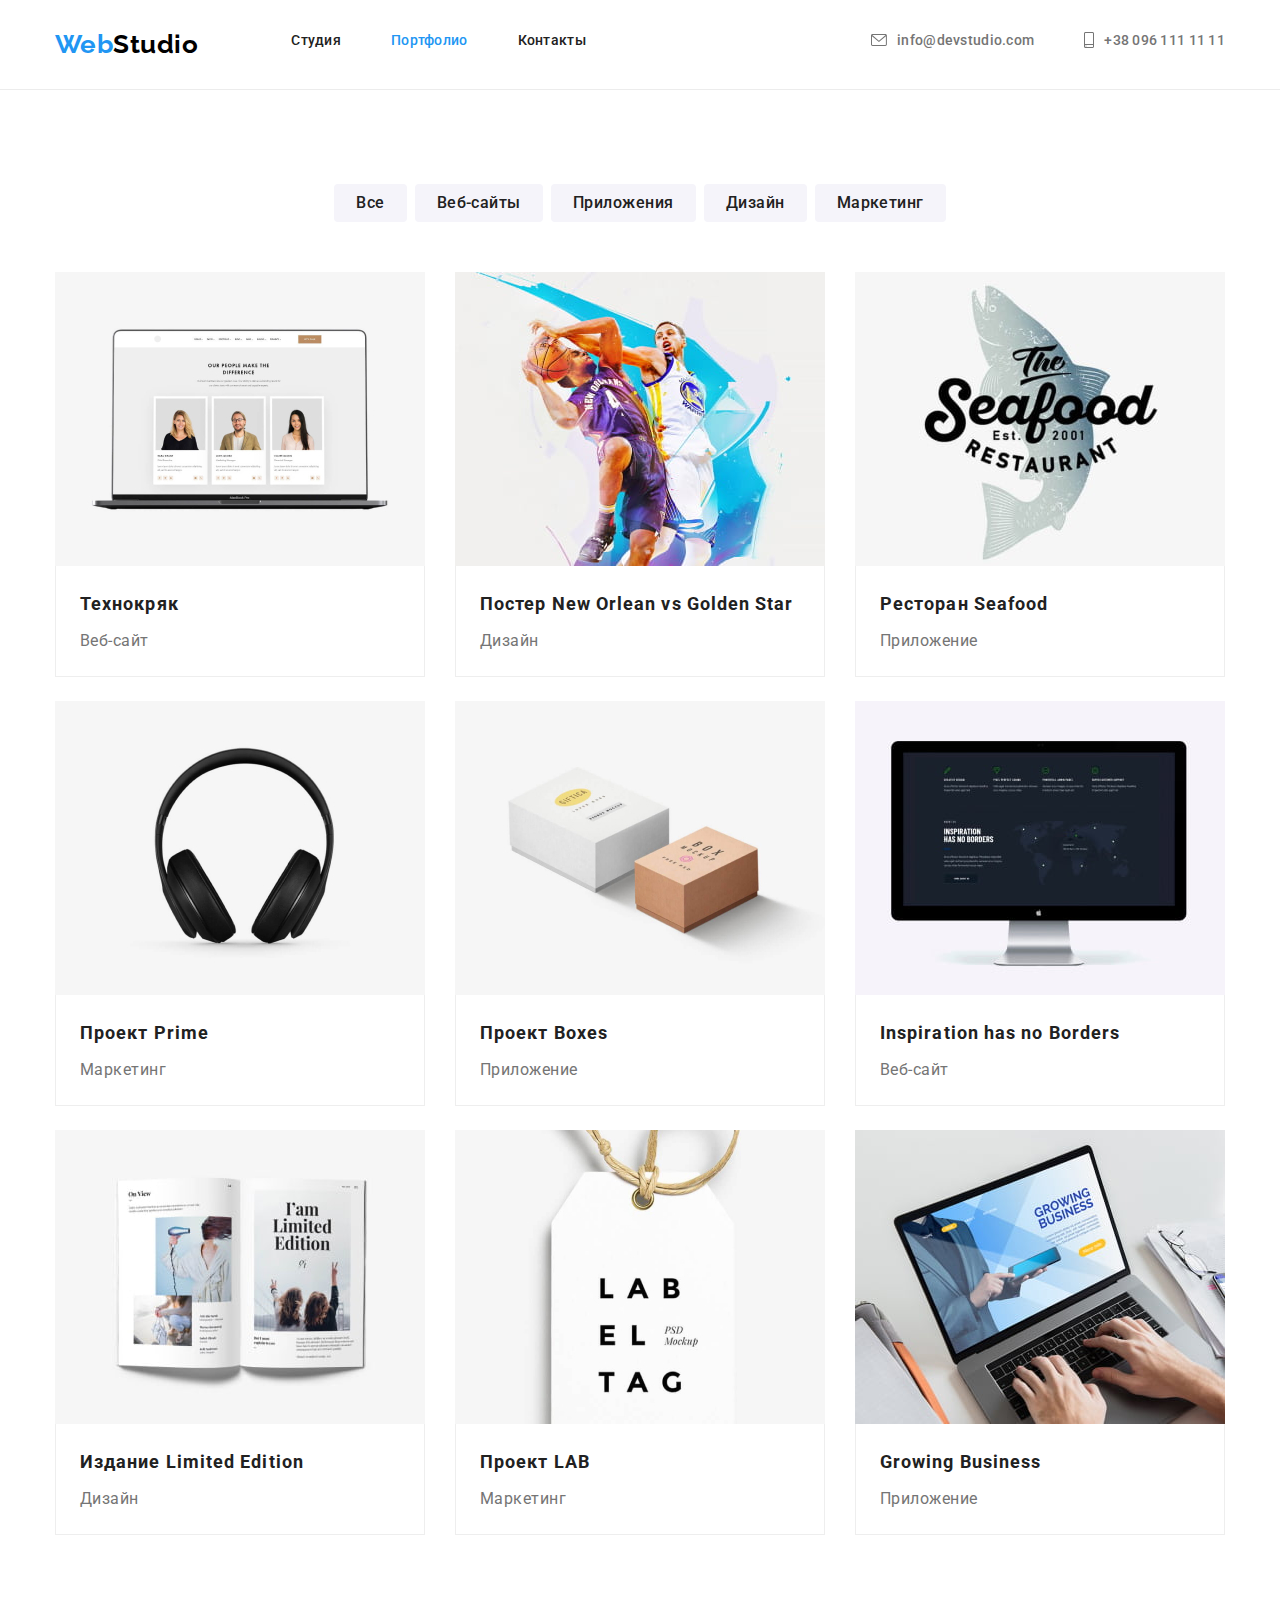
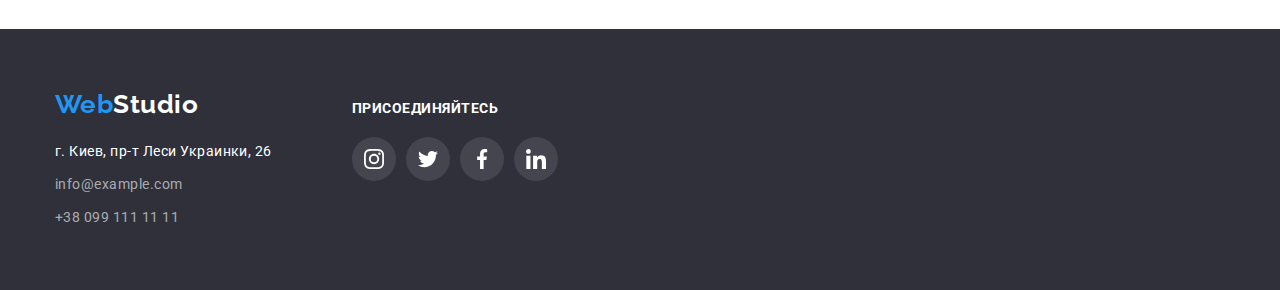
==== portfolio.html @ 1e65c2d5 "copy hw-04" ====
<!DOCTYPE html>
<html lang="en">

<head>
    <meta charset="UTF-8">
    <meta http-equiv="X-UA-Compatible" content="IE=edge">
    <meta name="viewport" content="width=device-width, initial-scale=1.0">
    <title>Портфолио</title>
    <link rel="preconnect" href="https://fonts.googleapis.com">
    <link rel="preconnect" href="https://fonts.gstatic.com" crossorigin>
    <link
        href="https://fonts.googleapis.com/css2?family=Raleway:wght@700&family=Roboto:wght@400;500;700;900&display=swap"
        rel="stylesheet">
    <link rel="stylesheet"
        href="https://cdnjs.cloudflare.com/ajax/libs/modern-normalize/1.1.0/modern-normalize.min.css">
    <link rel="stylesheet" href="./css/styles.css">
</head>

<body>
    <!-- Шапка -->
    <header class="header">
        <div class="container header-flex">
            <nav class="header-flex">
                <a href="./index.html" class="logo"><span>Web</span>Studio</a>
                <ul class="site-nav list">
                    <li class="item"><a href="./index.html" class="link">Студия</a></li>
                    <li class="item"><a href="./portfolio.html" class="link  active">Портфолио</a></li>
                    <li class="item"><a href="" class="link">Контакты </a></li>
                </ul>
            </nav>
            <ul class="auth-nav list">
                <li class="item">
                    <a href="mailto:info@devstudio.com" class="link">
                        <svg width="16" height="12" class="auth-svg">
                            <use href="./images/icons.svg#icon-mail" />
                        </svg>
                        info@devstudio.com
                    </a>
                </li>
                <li class="item">
                    <a href="tel:+380961111111" class="link">
                        <svg width="10" height="16" class="auth-svg">
                            <use href="./images/icons.svg#icon-phone" />
                        </svg>
                        +38 096 111 11 11
                    </a>
                </li>
            </ul>
        </div>
    </header>

    <!-- Основной контент -->
    <main>
        <!-- фильтр -->
        <section class="section">
            <div class="container">
                <!-- потом скроется заголовок -->
                <h1 class="visually-hidden">Карточки портфолио</h1>
                <ul class="list-button">
                    <li><button type="button" class="btn">Все</button></li>
                    <li><button type="button" class="btn">Веб-сайты</button></li>
                    <li><button type="button" class="btn">Приложения</button></li>
                    <li><button type="button" class="btn">Дизайн</button></li>
                    <li><button type="button" class="btn">Маркетинг</button></li>
                </ul>
                <!-- Карточки портфолио -->
                <ul class="list card">
                    <li>
                        <a href="" class="card-link"><img src="./images/img1.jpg" alt="экран монитора с веб-страницей"
                                width="370" height="294">
                            <div class="text">
                                <h2>Технокряк</h2>
                                <p>Веб-сайт</p>
                            </div>
                        </a>
                    </li>
                    <li>
                        <a href="" class="card-link">
                            <img src="./images/img2.jpg" alt="постер с изображением двух баскетболистов" width="370"
                                height="294">
                            <div class="text">
                                <h2>Постер New Orlean vs Golden Star</h2>
                                <p>Дизайн</p>
                            </div>
                        </a>
                    </li>
                    <li>
                        <a href="" class="card-link">
                            <img src="./images/img3.jpg" alt="логотип ресторана" width="370" height="294">
                            <div class="text">
                                <h2>Ресторан Seafood</h2>
                                <p>Приложение</p>
                            </div>
                        </a>
                    </li>
                    <li>
                        <a href="" class="card-link">
                            <img src="./images/img4.jpg" alt="наушники" width="370" height="294">
                            <div class="text">
                                <h2>Проект Prime</h2>
                                <p>Маркетинг</p>
                            </div>
                        </a>
                    </li>
                    <li>
                        <a href="" class="card-link">
                            <img src="./images/img5.jpg" alt="изображены две коробки" width="370" height="294">
                            <div class="text">
                                <h2>Проект Boxes</h2>
                                <p>Приложение</p>
                            </div>
                        </a>
                    </li>
                    <li>
                        <a href="" class="card-link">
                            <img src="./images/img6.jpg" alt="монитор с веб страницей" width="370" height="294">
                            <div class="text">
                                <h2>Inspiration has no Borders</h2>
                                <p>Веб-сайт</p>
                            </div>
                        </a>
                    </li>
                    <li>
                        <a href="" class="card-link">
                            <img src="./images/img7.jpg" alt="журнал" width="370" height="294">
                            <div class="text">
                                <h2>Издание Limited Edition</h2>
                                <p>Дизайн</p>
                            </div>
                        </a>
                    </li>
                    <li>
                        <a href="" class="card-link">
                            <img src="./images/img8.jpg" alt="бирка проекта" width="370" height="294">
                            <div class="text">
                                <h2>Проект LAB</h2>
                                <p>Маркетинг</p>
                            </div>
                        </a>
                    </li>
                    <li>
                        <a href="" class="card-link">
                            <img src="./images/img9.jpg" alt="компьютер на мониторе которого приложение" width="370"
                                height="294">
                            <div class="text">
                                <h2>Growing Business</h2>
                                <p>Приложение</p>
                            </div>
                        </a>
                    </li>
                </ul>
            </div>
        </section>
    </main>

    <!-- footer -->
    <footer class="footer">
        <div class="container footer-div">
            <div class="footer-one">
                <a href="./index.html" class="logo"><span>Web</span>Studio</a>
                <address>
                    <ul class="list">
                        <li><a href="https://goo.gl/maps/LCvyeXpGgoU2J2YH6" target="_blank" rel="noreferrer noopener"
                                class="link-white">г. Киев, пр-т Леси Украинки,
                                26</a>
                        </li>
                        <li><a href="mailto:info@example.com" class="link-grey">info@example.com</a></li>
                        <li><a href="tel:+380991111111" class="link-grey">+38 099 111 11 11</a></li>
                    </ul>
                </address>
            </div>
            <div class="footer-two">
                <h3 class="title">присоединяйтесь</h3>
                <ul class="soc-list">
                    <li class="soc-item">
                        <a href="" class="soc-link">
                            <svg width="20" height="20" class="soc-svg">
                                <use href="./images/icons.svg#icon-instagram" />
                            </svg>
                        </a>
                    </li>
                    <li class="soc-item">
                        <a href="" class="soc-link">
                            <svg width="20" height="20" class="soc-svg">
                                <use href="./images/icons.svg#icon-twitter" />
                            </svg>
                        </a>
                    </li>
                    <li class="soc-item">
                        <a href="" class="soc-link">
                            <svg width="20" height="20" class="soc-svg">
                                <use href="./images/icons.svg#icon-facebook" />
                            </svg>
                        </a>
                    </li>
                    <li class="soc-item">
                        <a href="" class="soc-link">
                            <svg width="20" height="20" class="soc-svg">
                                <use href="./images/icons.svg#icon-linkedin" />
                            </svg>
                        </a>
                    </li>
                </ul>
            </div>
        </div>
    </footer>
</body>

</html>
---- css/styles.css ----
:root {
  --active-color: #2196f3;
  --title-color: #212121;
  --white-color: #ffffff;
  --text-color: #757575;
  --bcg-color: #f5f4fa;
  --icon-color: #afb1b8;
  --bcg-hero: rgba(47, 48, 58, 0.4);
}
body {
  font-family: 'Roboto', sans-serif;
  letter-spacing: 0.03em;
  background-color: var(--white-color);
  color: var(--text-color);
}

/*  Сброс всех стилей */
ul {
  list-style: none;
  margin: 0;
  padding: 0;
}
a {
  text-decoration: none;
  display: block;
  color: inherit;
}
h1,
h2,
h3,
h4,
h5,
h6,
p {
  margin: 0;
}
img {
  display: block;
}

/* Что б скрыть заголовок */
.visually-hidden {
  position: absolute;
  width: 1px;
  height: 1px;
  margin: -1px;
  border: 0;
  padding: 0;

  white-space: nowrap;
  clip-path: inset(100%);
  clip: rect(0 0 0 0);
  overflow: hidden;
}

/* Контейнер */
.container {
  width: 1200px;
  padding: 0 15px;
  margin: 0 auto;

  /* для самопроверки */
  /* outline: 2px solid tomato; */
}

/* Отсуп для section */
.section {
  padding: 94px 0;
}

/* START CSS STYLE */

/* Лого */
.logo {
  font-family: 'Raleway', sans-serif;
  font-weight: 700;
  font-size: 26px;
  line-height: 1.2;
  color: #000000;
  text-decoration: none;
}
.logo > span {
  color: var(--active-color);
}

/* Главное меню */
.header-flex {
  display: flex;
  align-items: center;
}
.header {
  border-bottom: 1px solid #ececec;
}
.site-nav {
  display: flex;
  margin-left: 93px;
}
.site-nav .item:not(:last-child) {
  margin-right: 50px;
}
.site-nav .link {
  padding: 32px 0;

  color: var(--title-color);
  font-weight: 500;
  font-size: 14px;
  line-height: 1.15;
  letter-spacing: 0.02em;
}
.site-nav .link:visited {
  color: var(--title-color);
}
.site-nav .link:hover,
.site-nav .link:focus {
  color: var(--active-color);
}
.site-nav .item .active {
  color: var(--active-color);
}
.site-nav .active:hover,
.site-nav .active:focus {
  color: var(--title-color);
}

/* Почта и номер телефона */
.auth-nav {
  display: flex;
  margin-left: auto;
}
.auth-nav .item:not(:last-child) {
  margin-right: 50px;
}
.auth-nav .link {
  display: flex;
  align-items: center;

  color: var(--text-color);
  font-weight: 500;
  font-size: 14px;
  line-height: 1.15;
  letter-spacing: 0.02em;
}
.auth-svg {
  fill: currentColor;

  margin-right: 10px;
}
.auth-nav .link:hover,
.auth-nav .link:focus {
  color: var(--active-color);
}

/* Главное окно */
.section-hero {
  padding: 200px 0px;

  background-color: #2f303a;
  background-image: linear-gradient(var(--bcg-hero), var(--bcg-hero)), url('../images/bgc-img.jpg');
  background-repeat: no-repeat;
  background-position: center;
  background-size: 1600px;
}
.section-hero .title {
  width: 696px;
  margin-left: auto;
  margin-right: auto;
  margin-bottom: 30px;

  font-weight: 900;
  font-size: 44px;
  color: var(--white-color);
  line-height: 1.36;
  text-align: center;
  letter-spacing: 0.06em;
  text-transform: uppercase;
}
.button {
  display: block;
  border-radius: 4px;
  margin-left: auto;
  margin-right: auto;
  padding: 10px 32px;

  font-weight: 700;
  font-size: 16px;
  line-height: 1.88;
  color: var(--white-color);
  background-color: var(--active-color);
  cursor: pointer;
  letter-spacing: 0.06em;
  font-family: inherit;
  border: transparent;
}

/* Преймущества блок */
.list-one li {
  flex-basis: calc((100% - 90px) / 4);
}
.oneblock-icon {
  display: flex;
  width: 100%;
  height: 120px;
  justify-content: center;
  align-items: center;
  margin-bottom: 30px;

  background-color: var(--bcg-color);
  border-radius: 4px;
}
.oneblock-svg {
  fill: var(--title-color);
}
.section.one .subtitle {
  margin-bottom: 10px;

  font-weight: 700;
  font-size: 14px;
  color: var(--title-color);
  line-height: 1.15;
  text-transform: uppercase;
}
.section.one .text {
  font-size: 14px;
  line-height: 1.7;
}
.list-one {
  display: flex;
}
.list-one li:not(:last-child) {
  margin-right: 30px;
}

/* Второй блок */
.section.two {
  padding-top: 0;
}
.section .title {
  margin-bottom: 50px;

  font-weight: 700;
  font-size: 36px;
  line-height: 1.16;
  text-align: center;
  color: var(--title-color);
}
.list-two {
  display: flex;
}
.list-two li:not(:last-child) {
  margin-right: 30px;
}

/* Третий блок */
.section.comanda {
  background-color: #f5f4fa;
}
.comanda .list {
  display: flex;
}
.comanda-li {
  background-color: var(--white-color);
  border-radius: 0px 0px 4px 4px;
  box-shadow: 0px 1px 3px rgba(0, 0, 0, 0.12), 0px 1px 1px rgba(0, 0, 0, 0.14),
    0px 2px 1px rgba(0, 0, 0, 0.2);
  padding-bottom: 30px;
}
.comanda-li:not(:last-child) {
  margin-right: 30px;
}
.comanda img {
  margin-bottom: 30px;
}
.comanda-li .text {
  margin-bottom: 16px;
}
.section.comanda .subtitle {
  margin-bottom: 10px;

  color: var(--title-color);
  font-weight: 500;
  font-size: 16px;
  line-height: 1.19;
  text-align: center;
}
.section.comanda .text {
  line-height: 1.19;
  text-align: center;
}
.comanda-bottom {
  padding: 0 15px;
}
/* Социальные сети */
.soc-list {
  display: flex;
  justify-content: center;
  color: var(--icon-color);
}
.soc-item {
  width: 44px;
  height: 44px;
}
.soc-item:not(:last-child) {
  margin-right: 10px;
}
.soc-link {
  display: flex;
  justify-content: center;
  align-items: center;
  width: 100%;
  height: 100%;

  border-radius: 50%;
  background-color: transparent;
}
.soc-link:hover,
.soc-link:focus {
  background-color: var(--active-color);
  color: var(--white-color);
}
.soc-svg {
  fill: currentColor;
}

/* БЛОК КЛИЕНТЫ */
.client-list {
  display: flex;
  justify-content: center;
}
.client-item {
  width: 170px;
  height: 92px;
}
.client-item:not(:last-child) {
  margin-right: 30px;
}
.client-link:hover,
.client-link:focus {
  color: var(--active-color);
  border-color: var(--active-color);
}
.client-link {
  display: flex;
  justify-content: center;
  align-items: center;

  width: 100%;
  height: 100%;

  border: 1px solid var(--icon-color);
  color: var(--icon-color);
  border-radius: 4px;
}
.client-svg {
  fill: currentColor;
}

/* ФУТЕР */
.footer {
  padding: 60px 0px;

  background-color: #2f303a;
}
.footer-div {
  display: flex;
  align-items: baseline;
}
.footer .logo {
  margin-bottom: 20px;

  color: var(--white-color);
}
.list li:not(:last-child) {
  margin-bottom: 9px;
}
.link-white,
.link-grey {
  font-size: 14px;
  line-height: 1.71;
  text-decoration: none;
  font-style: normal;
}
.link-white {
  color: var(--white-color);
}
.link-grey {
  color: rgba(255, 255, 255, 0.6);
}
.link-white:hover,
.link-white:focus,
.link-grey:hover,
.link-grey:focus {
  color: var(--active-color);
}
.footer-two {
  margin-left: 80px;
}
.footer-two .title {
  margin-bottom: 20px;

  font-weight: 700;
  font-size: 14px;
  line-height: 1.14;
  color: var(--white-color);
  text-transform: uppercase;
}
.footer-two .soc-link {
  background-color: rgba(255, 255, 255, 0.1);
  color: var(--white-color);
}
.footer-two .soc-link:hover,
.footer-two .soc-link:focus {
  background-color: var(--active-color);
  color: var(--white-color);
}
/* фильтр на странице портфолио */
.list-button {
  display: flex;
  justify-content: center;
  margin-bottom: 50px;
}
.list-button li:not(:last-child) {
  margin-right: 8px;
}
.btn {
  padding: 6px 22px;
  border-radius: 4px;

  font-weight: 500;
  font-size: 16px;
  line-height: 1.62;
  color: var(--title-color);
  background-color: #f5f4fa;
  cursor: pointer;
  font-family: inherit;
  border: transparent;
  letter-spacing: 0.03em;
}
.btn:hover,
.btn:focus {
  background-color: var(--active-color);
  color: var(--white-color);
  box-shadow: 0px 3px 1px rgba(0, 0, 0, 0.1), 0px 1px 2px rgba(0, 0, 0, 0.08),
    0px 2px 2px rgba(0, 0, 0, 0.12);
}

/* карточки товара */
.card {
  margin: -15px;

  display: flex;
  flex-wrap: wrap;
  justify-content: center;
}
.card li {
  flex-basis: calc((100% - 90px) / 3);
  margin: 15px;
}
.card .text {
  padding: 20px 24px;

  border: 1px solid #eeeeee;
  border-top: transparent;
}
.card h2 {
  margin-bottom: 4px;

  font-weight: 700;
  font-size: 18px;
  color: var(--title-color);
  line-height: 2;
  letter-spacing: 0.06em;
}
.card p {
  font-size: 16px;
  line-height: 1.88;
}
.card-link:hover,
.card-link:focus {
  box-shadow: 0px 1px 1px rgba(0, 0, 0, 0.12), 0px 4px 4px rgba(0, 0, 0, 0.06),
    1px 4px 6px rgba(0, 0, 0, 0.16);
}
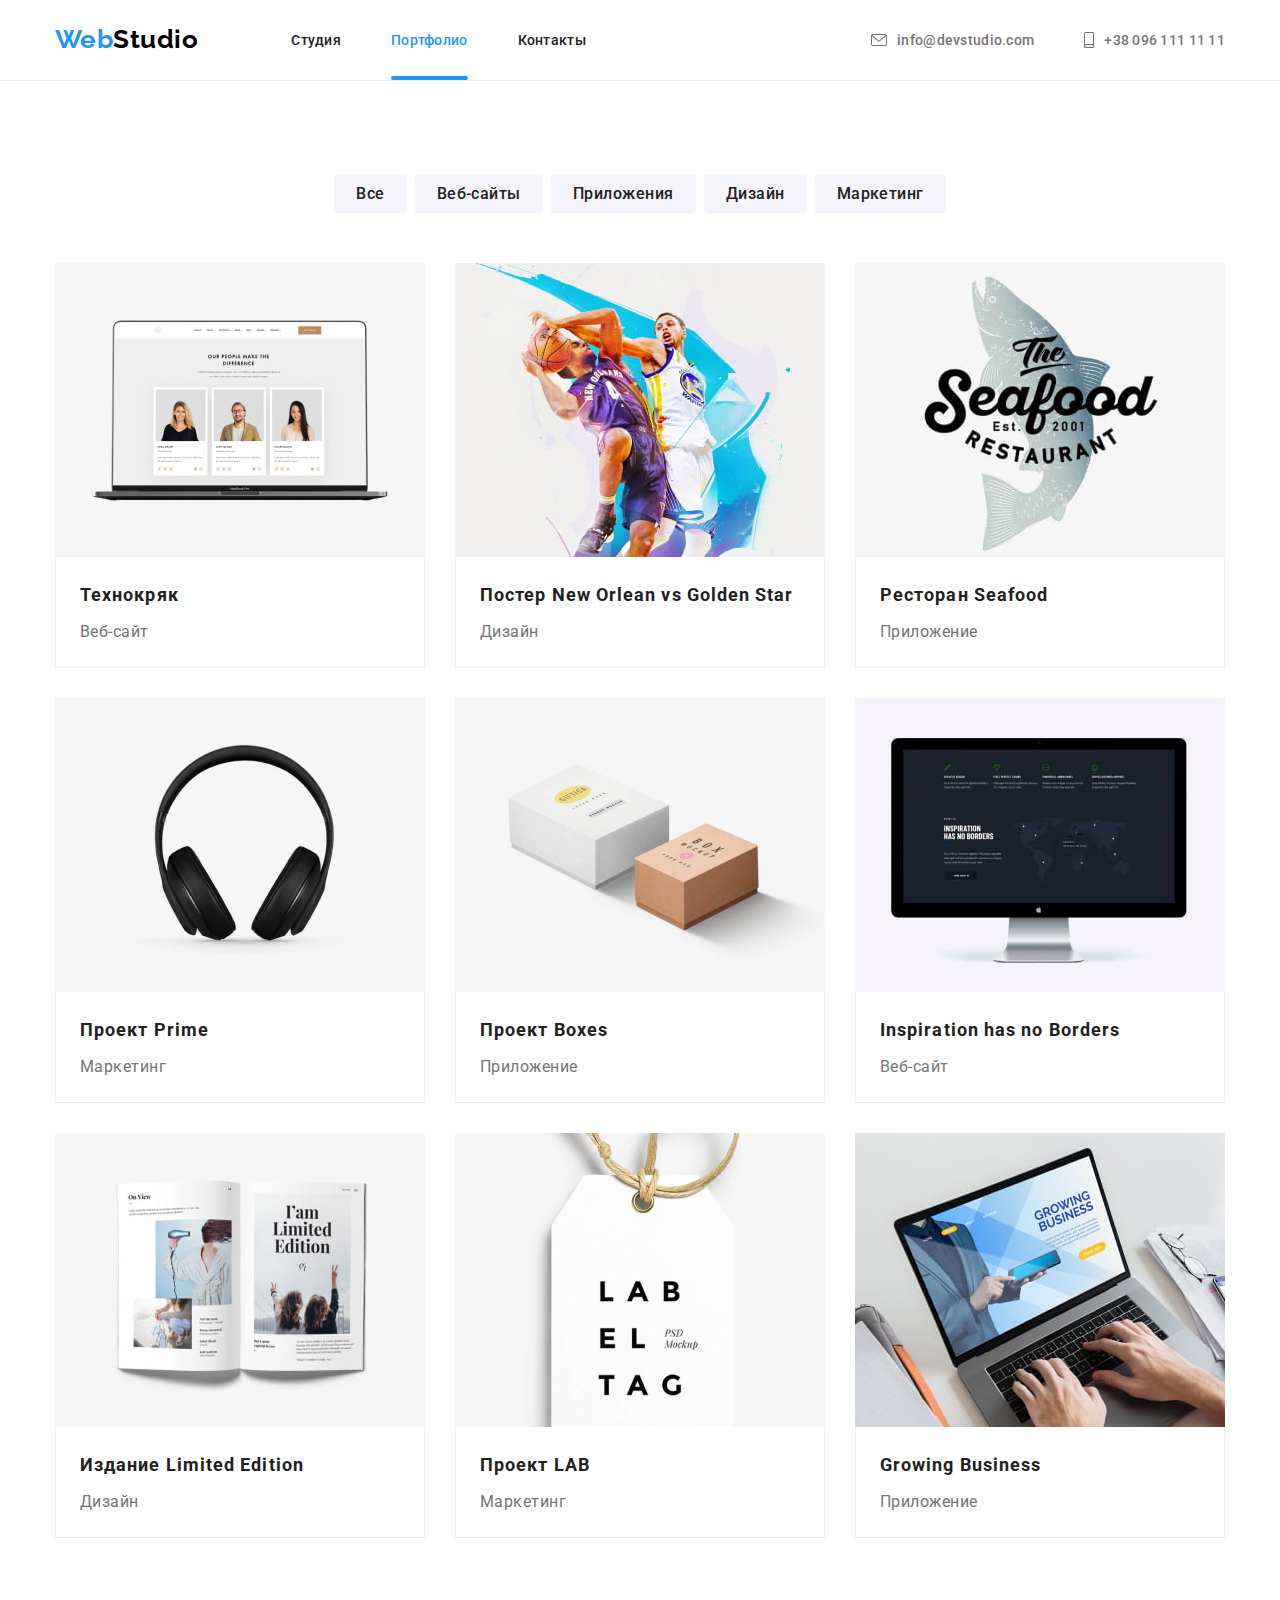
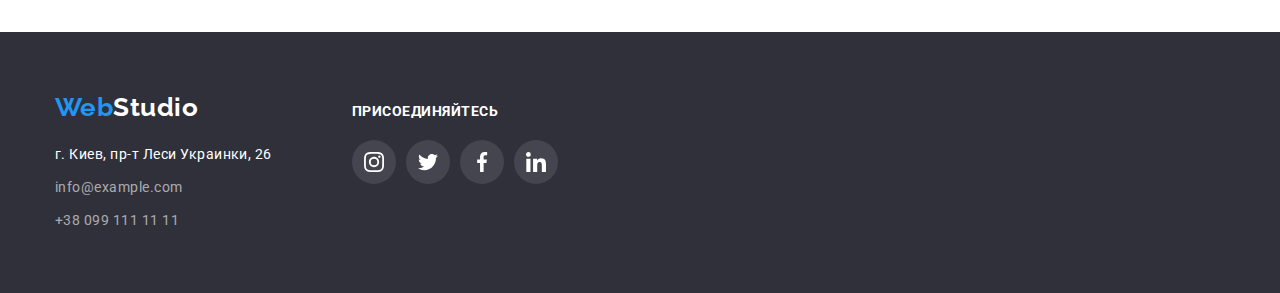
==== commit 3b61426f: "сделал плавные переходы" ====
--- a/portfolio.html
+++ b/portfolio.html
@@ -65,83 +65,138 @@
                 </ul>
                 <!-- Карточки портфолио -->
                 <ul class="list card">
-                    <li>
-                        <a href="" class="card-link"><img src="./images/img1.jpg" alt="экран монитора с веб-страницей"
-                                width="370" height="294">
+                    <li class="card-item">
+                        <a href="" class="card-link">
+                            <div class="card-hover">
+                                <img src="./images/img1.jpg" alt="экран монитора с веб-страницей" width="370"
+                                    height="294">
+                                <p class="card-text">Ресурс предлагает комплексные предложения с разным уровнем
+                                    функционала
+                                    и
+                                    сервисов. Все
+                                    это позволит посетителю получить
+                                    исчерпывающие сведения о компании или частном лице.</p>
+                            </div>
                             <div class="text">
                                 <h2>Технокряк</h2>
                                 <p>Веб-сайт</p>
                             </div>
                         </a>
                     </li>
-                    <li>
-                        <a href="" class="card-link">
-                            <img src="./images/img2.jpg" alt="постер с изображением двух баскетболистов" width="370"
-                                height="294">
+                    <li class="card-item">
+                        <a href="" class="card-link">
+                            <div class="card-hover">
+                                <img src="./images/img2.jpg" alt="постер с изображением двух баскетболистов" width="370"
+                                    height="294">
+                                <p class="card-text">Ресурс предлагает комплексные предложения с разным уровнем
+                                    функционала и сервисов. Все это позволит посетителю получить исчерпывающие сведения
+                                    о компании или частном лице.</p>
+                            </div>
                             <div class="text">
                                 <h2>Постер New Orlean vs Golden Star</h2>
                                 <p>Дизайн</p>
                             </div>
                         </a>
                     </li>
-                    <li>
-                        <a href="" class="card-link">
-                            <img src="./images/img3.jpg" alt="логотип ресторана" width="370" height="294">
+                    <li class="card-item">
+                        <a href="" class="card-link">
+                            <div class="card-hover">
+                                <img src="./images/img3.jpg" alt="логотип ресторана" width="370" height="294">
+                                <p class="card-text">Ресурс предлагает комплексные предложения с разным уровнем
+                                    функционала и сервисов. Все это позволит
+                                    посетителю получить исчерпывающие сведения о компании или частном лице.</p>
+                            </div>
                             <div class="text">
                                 <h2>Ресторан Seafood</h2>
                                 <p>Приложение</p>
                             </div>
                         </a>
                     </li>
-                    <li>
-                        <a href="" class="card-link">
-                            <img src="./images/img4.jpg" alt="наушники" width="370" height="294">
+                    <li class="card-item">
+                        <a href="" class="card-link">
+                            <div class="card-hover">
+                                <img src="./images/img4.jpg" alt="наушники" width="370" height="294">
+                                <p class="card-text">Ресурс предлагает комплексные предложения с разным уровнем
+                                    функционала и сервисов. Все это позволит
+                                    посетителю получить исчерпывающие сведения о компании или частном лице.</p>
+
+                            </div>
                             <div class="text">
                                 <h2>Проект Prime</h2>
                                 <p>Маркетинг</p>
                             </div>
                         </a>
                     </li>
-                    <li>
-                        <a href="" class="card-link">
-                            <img src="./images/img5.jpg" alt="изображены две коробки" width="370" height="294">
+                    <li class="card-item">
+                        <a href="" class="card-link">
+                            <div class="card-hover">
+                                <img src="./images/img5.jpg" alt="изображены две коробки" width="370" height="294">
+                                <p class="card-text">Ресурс предлагает комплексные предложения с разным уровнем
+                                    функционала и сервисов. Все это позволит
+                                    посетителю получить исчерпывающие сведения о компании или частном лице.</p>
+
+                            </div>
                             <div class="text">
                                 <h2>Проект Boxes</h2>
                                 <p>Приложение</p>
                             </div>
                         </a>
                     </li>
-                    <li>
-                        <a href="" class="card-link">
-                            <img src="./images/img6.jpg" alt="монитор с веб страницей" width="370" height="294">
+                    <li class="card-item">
+                        <a href="" class="card-link">
+                            <div class="card-hover">
+                                <img src="./images/img6.jpg" alt="монитор с веб страницей" width="370" height="294">
+                                <p class="card-text">Ресурс предлагает комплексные предложения с разным уровнем
+                                    функционала и сервисов. Все это позволит
+                                    посетителю получить исчерпывающие сведения о компании или частном лице.</p>
+
+                            </div>
                             <div class="text">
                                 <h2>Inspiration has no Borders</h2>
                                 <p>Веб-сайт</p>
                             </div>
                         </a>
                     </li>
-                    <li>
-                        <a href="" class="card-link">
-                            <img src="./images/img7.jpg" alt="журнал" width="370" height="294">
+                    <li class="card-item">
+                        <a href="" class="card-link">
+                            <div class="card-hover">
+                                <img src="./images/img7.jpg" alt="журнал" width="370" height="294">
+                                <p class="card-text">Ресурс предлагает комплексные предложения с разным уровнем
+                                    функционала и сервисов. Все это позволит
+                                    посетителю получить исчерпывающие сведения о компании или частном лице.</p>
+
+                            </div>
                             <div class="text">
                                 <h2>Издание Limited Edition</h2>
                                 <p>Дизайн</p>
                             </div>
                         </a>
                     </li>
-                    <li>
-                        <a href="" class="card-link">
-                            <img src="./images/img8.jpg" alt="бирка проекта" width="370" height="294">
+                    <li class="card-item">
+                        <a href="" class="card-link">
+                            <div class="card-hover">
+                                <img src="./images/img8.jpg" alt="бирка проекта" width="370" height="294">
+                                <p class="card-text">Ресурс предлагает комплексные предложения с разным уровнем
+                                    функционала и сервисов. Все это позволит
+                                    посетителю получить исчерпывающие сведения о компании или частном лице.</p>
+
+                            </div>
                             <div class="text">
                                 <h2>Проект LAB</h2>
                                 <p>Маркетинг</p>
                             </div>
                         </a>
                     </li>
-                    <li>
-                        <a href="" class="card-link">
-                            <img src="./images/img9.jpg" alt="компьютер на мониторе которого приложение" width="370"
-                                height="294">
+                    <li class="card-item">
+                        <a href="" class="card-link">
+                            <div class="card-hover">
+                                <img src="./images/img9.jpg" alt="компьютер на мониторе которого приложение" width="370"
+                                    height="294">
+                                <p class="card-text">Ресурс предлагает комплексные предложения с разным уровнем
+                                    функционала и сервисов. Все это позволит
+                                    посетителю получить исчерпывающие сведения о компании или частном лице.</p>
+
+                            </div>
                             <div class="text">
                                 <h2>Growing Business</h2>
                                 <p>Приложение</p>
--- a/css/styles.css
+++ b/css/styles.css
@@ -6,6 +6,7 @@
   --bcg-color: #f5f4fa;
   --icon-color: #afb1b8;
   --bcg-hero: rgba(47, 48, 58, 0.4);
+  --animation: 250ms cubic-bezier(0.4, 0, 0.2, 1);
 }
 body {
   font-family: 'Roboto', sans-serif;
@@ -98,15 +99,41 @@
 .site-nav .item:not(:last-child) {
   margin-right: 50px;
 }
+
 .site-nav .link {
   padding: 32px 0;
 
+  position: relative;
+
   color: var(--title-color);
   font-weight: 500;
   font-size: 14px;
   line-height: 1.15;
   letter-spacing: 0.02em;
-}
+
+  transition: color var(--animation);
+}
+.site-nav .link::after {
+  content: '';
+  display: block;
+  width: 100%;
+  height: 4px;
+
+  position: absolute;
+  left: 0;
+  bottom: 0;
+
+  border-radius: 2px;
+  background-color: transparent;
+
+  transition: background-color var(--animation);
+}
+.site-nav .link:hover::after,
+.site-nav .link:focus::after,
+.site-nav .link.active::after {
+  background-color: var(--active-color);
+}
+
 .site-nav .link:visited {
   color: var(--title-color);
 }
@@ -139,6 +166,8 @@
   font-size: 14px;
   line-height: 1.15;
   letter-spacing: 0.02em;
+
+  transition: color var(--animation);
 }
 .auth-svg {
   fill: currentColor;
@@ -190,6 +219,13 @@
   letter-spacing: 0.06em;
   font-family: inherit;
   border: transparent;
+
+  transition: background-color var(--animation);
+  box-shadow: 0px 4px 4px rgba(0, 0, 0, 0.15);
+}
+.button:hover,
+.button:focus {
+  background: #188ce8;
 }
 
 /* Преймущества блок */
@@ -230,7 +266,7 @@
   margin-right: 30px;
 }
 
-/* Второй блок */
+/* ВТОРОЙ БЛОК */
 .section.two {
   padding-top: 0;
 }
@@ -245,6 +281,27 @@
 }
 .list-two {
   display: flex;
+}
+.list-two .item {
+  position: relative;
+}
+.list-two .text {
+  display: flex;
+  justify-content: center;
+  align-items: center;
+
+  position: absolute;
+  bottom: 0;
+  width: 100%;
+  height: 70px;
+
+  font-weight: 700;
+  font-size: 14px;
+  line-height: 1.14;
+  text-transform: uppercase;
+
+  color: var(--white-color);
+  background: rgba(47, 48, 58, 0.8);
 }
 .list-two li:not(:last-child) {
   margin-right: 30px;
@@ -311,6 +368,8 @@
 
   border-radius: 50%;
   background-color: transparent;
+
+  transition: background-color var(--animation), color var(--animation);
 }
 .soc-link:hover,
 .soc-link:focus {
@@ -349,6 +408,8 @@
   border: 1px solid var(--icon-color);
   color: var(--icon-color);
   border-radius: 4px;
+
+  transition: border-color var(--animation), color var(--animation);
 }
 .client-svg {
   fill: currentColor;
@@ -369,7 +430,7 @@
 
   color: var(--white-color);
 }
-.list li:not(:last-child) {
+.footer-one .list li:not(:last-child) {
   margin-bottom: 9px;
 }
 .link-white,
@@ -378,6 +439,8 @@
   line-height: 1.71;
   text-decoration: none;
   font-style: normal;
+
+  transition: color var(--animation);
 }
 .link-white {
   color: var(--white-color);
@@ -434,6 +497,9 @@
   font-family: inherit;
   border: transparent;
   letter-spacing: 0.03em;
+  box-shadow: none;
+
+  transition: background-color var(--animation), color var(--animation), box-shadow var(--animation);
 }
 .btn:hover,
 .btn:focus {
@@ -455,11 +521,35 @@
   flex-basis: calc((100% - 90px) / 3);
   margin: 15px;
 }
+.card-hover {
+  position: relative;
+  overflow: hidden;
+}
+.card-text {
+  position: absolute;
+  top: 0;
+  left: 0;
+  transform: translateY(100%);
+
+  width: 100%;
+  height: 100%;
+  padding: 63px 24px 0 24px;
+
+  font-size: 18px;
+  line-height: 1.56;
+
+  color: var(--white-color);
+  background: rgba(33, 150, 243, 0.9);
+
+  transition: transform var(--animation);
+}
 .card .text {
   padding: 20px 24px;
 
   border: 1px solid #eeeeee;
   border-top: transparent;
+
+  box-shadow: none;
 }
 .card h2 {
   margin-bottom: 4px;
@@ -470,9 +560,18 @@
   line-height: 2;
   letter-spacing: 0.06em;
 }
-.card p {
+.card .text p {
   font-size: 16px;
   line-height: 1.88;
+}
+.card-link {
+  box-shadow: none;
+
+  transition: box-shadow var(--animation);
+}
+.card-link:hover .card-text,
+.card-link:focus .card-text {
+  transform: translateY(0%);
 }
 .card-link:hover,
 .card-link:focus {
